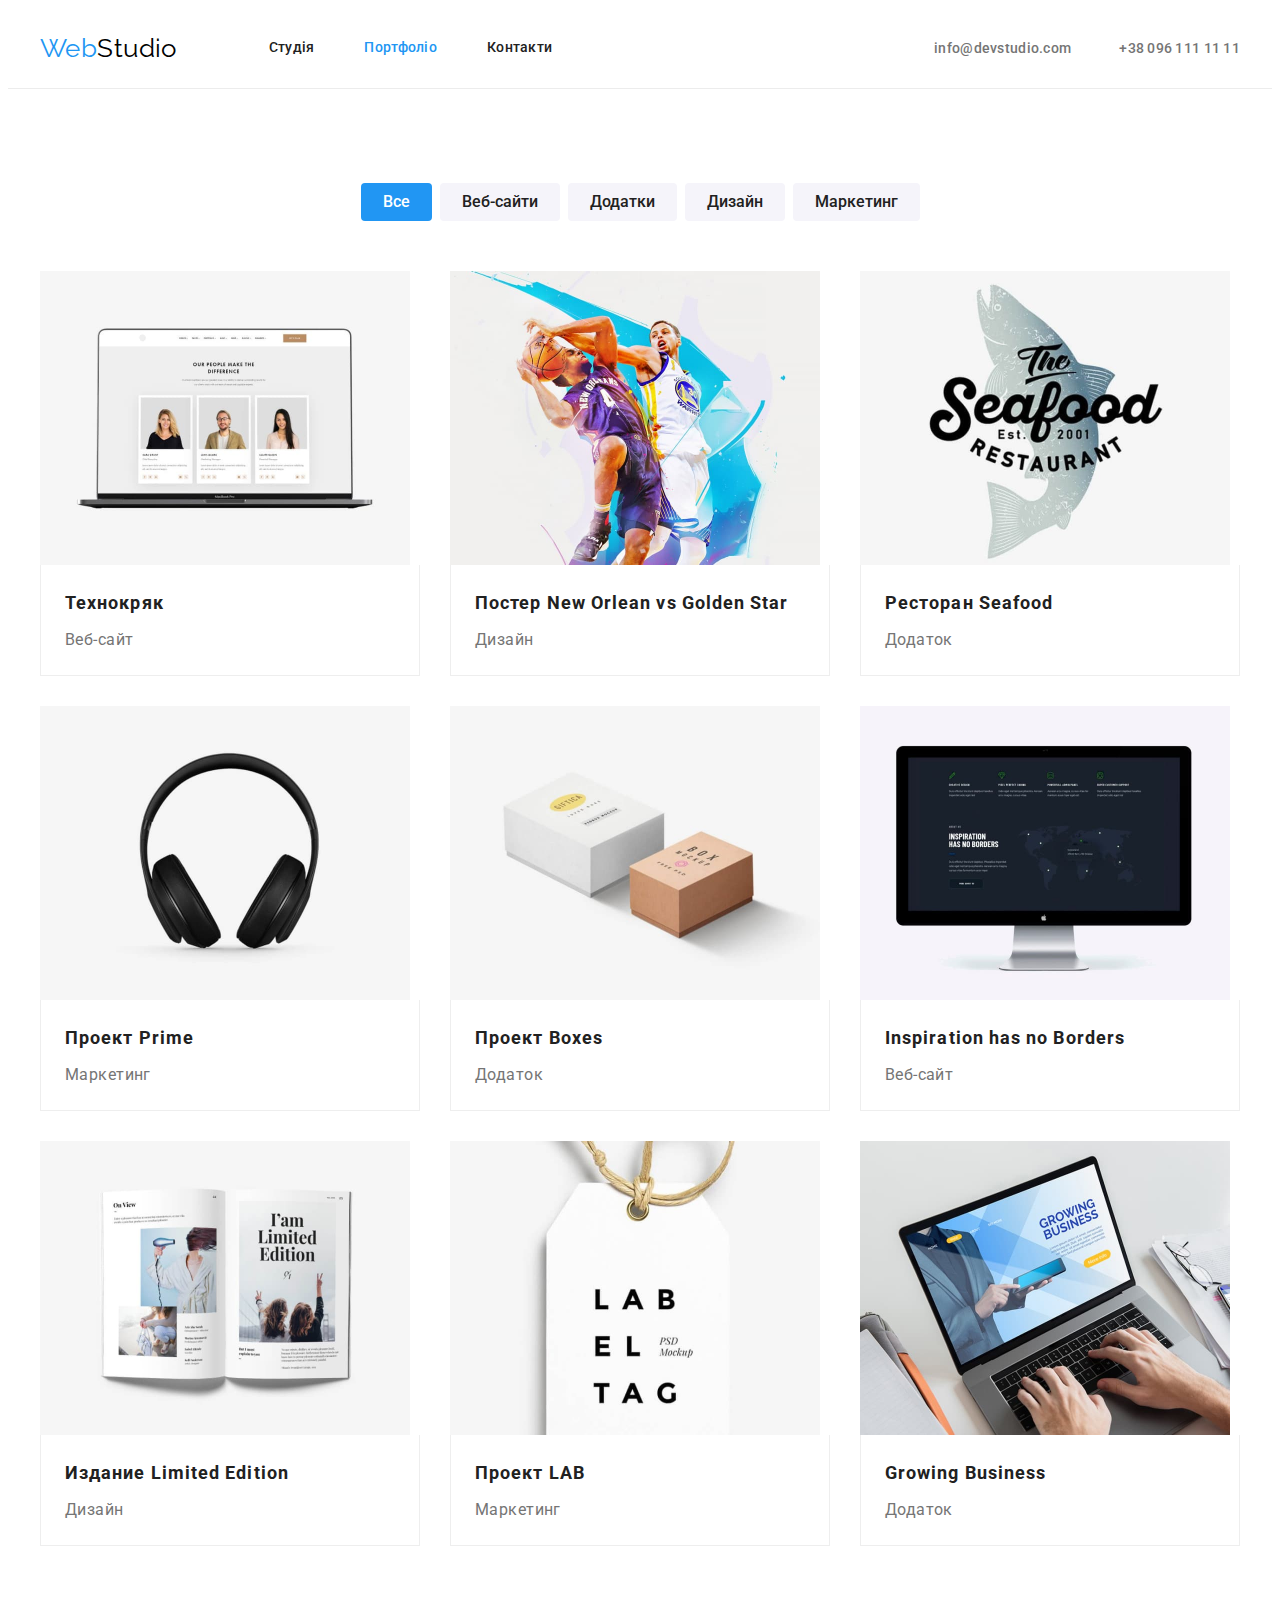
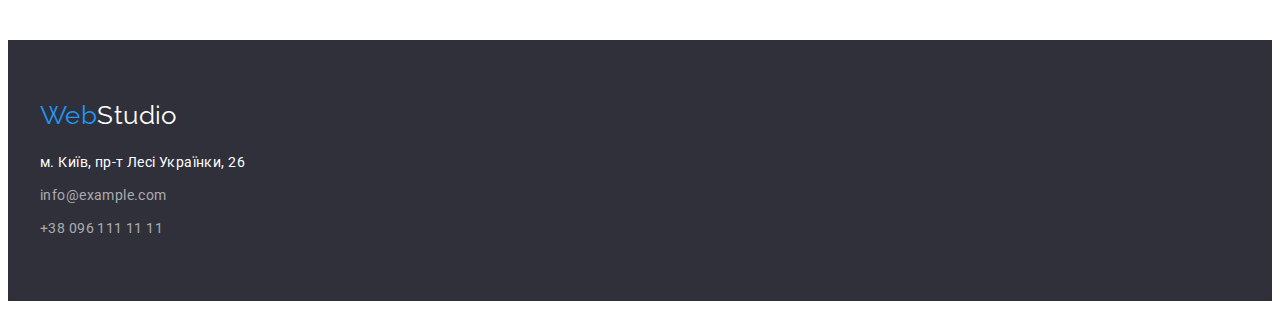
==== portfolio.html @ 012e6ba3 "Initial commit" ====
<!DOCTYPE html>
<html lang="uk">
  <head>
    <meta charset="UTF-8" />
    <meta http-equiv="X-UA-Compatible" content="IE=edge" />
    <meta name="viewport" content="width=device-width, initial-scale=1.0" />
    <link rel="preconnect" href="https://fonts.googleapis.com" />
    <link rel="preconnect" href="https://fonts.gstatic.com" crossorigin />
    <link
      href="https://fonts.googleapis.com/css2?family=Raleway:wght@700&family=Roboto:wght@400;500;700;900&display=swap"
      rel="stylesheet"
    />
    <link
      rel="stylesheet"
      href="https://cdnjs.cloudflare.com/ajax/libs/modern-normalize/1.1.0/modern-normalize.min.css"
      integrity="sha512-wpPYUAdjBVSE4KJnH1VR1HeZfpl1ub8YT/NKx4PuQ5NmX2tKuGu6U/JRp5y+Y8XG2tV+wKQpNHVUX03MfMFn9Q=="
      crossorigin="anonymous"
      referrerpolicy="no-referrer"
    />
    <link rel="stylesheet" href="./css/styles.css" />
    <title>WebStudio</title>
  </head>

  <!-- BODY -->
  <body>
    <!-- HEADER -->
    <header class="header">
      <div class="container main-header">
        <nav class="main-nav">
          <a href="./index.html" class="logo top"> Web<span class="studio-black">Studio</span> </a>

          <ul class="list site-nav">
            <li class="menu-item">
              <a href="./index.html" class="link menu">Студія</a>
            </li>
            <li class="menu-item">
              <a href="./portfolio.html" class="link menu current">Портфоліо</a>
            </li>
            <li class="menu-item">
              <a href="" class="link menu">Контакти</a>
            </li>
          </ul>
        </nav>

        <ul class="list cont-list">
          <li class="cont-item">
            <a href="mailto:info@devstudio.com" class="link contact">info@devstudio.com</a>
          </li>
          <li class="cont-item">
            <a href="tel:+380961111111" class="link contact">+38 096 111 11 11</a>
          </li>
        </ul>
      </div>
    </header>

    <!-- MAIN -->
    <main>
      <section class="section">
        <div class="container">
          <h1 class="title hiden-title">Портфоліо</h1>
          <ul class="list btn-list">
            <li class="btn-item">
              <button type="button" class="portfolio-btn btn active">Все</button>
            </li>
            <li class="btn-item">
              <button type="button" class="portfolio-btn btn">Веб-сайти</button>
            </li>
            <li class="btn-item">
              <button type="button" class="portfolio-btn btn">Додатки</button>
            </li>
            <li class="btn-item">
              <button type="button" class="portfolio-btn btn">Дизайн</button>
            </li>
            <li class="btn-item">
              <button type="button" class="portfolio-btn btn">Маркетинг</button>
            </li>
          </ul>
          <ul class="list portfolio-list">
            <li class="portfolio-item">
              <a href="" class="link">
                <img
                  src="./images/project1.jpg"
                  alt="Веб-сайт Технокряк"
                  width="370"
                  height="294"
                  class="img-portfolio"
                />
                <div class="portfolio-desc">
                  <h2 class="portfolio-title">Технокряк</h2>
                  <p class="portfolio-text">Веб-сайт</p>
                </div>
              </a>
            </li>
            <li class="portfolio-item">
              <a href="" class="link">
                <img
                  src="./images/project2.jpg"
                  alt="Дизайн Постера"
                  width="370"
                  height="294"
                  class="img-portfolio"
                />
                <div class="portfolio-desc">
                  <h2 class="portfolio-title">Постер New Orlean vs Golden Star</h2>
                  <p class="portfolio-text">Дизайн</p>
                </div>
              </a>
            </li>
            <li class="portfolio-item">
              <a href="" class="link">
                <img
                  src="./images/project3.jpg"
                  alt="Приложение Ресторана"
                  width="370"
                  height="294"
                  class="img-portfolio"
                />
                <div class="portfolio-desc">
                  <h2 class="portfolio-title">Ресторан Seafood</h2>
                  <p class="portfolio-text">Додаток</p>
                </div>
              </a>
            </li>
            <li class="portfolio-item">
              <a href="" class="link">
                <img
                  src="./images/project4.jpg"
                  alt="Маркетинг Проекта"
                  width="370"
                  height="294"
                  class="img-portfolio"
                />
                <div class="portfolio-desc">
                  <h2 class="portfolio-title">Проект Prime</h2>
                  <p class="portfolio-text">Маркетинг</p>
                </div>
              </a>
            </li>
            <li class="portfolio-item">
              <a href="" class="link">
                <img
                  src="./images/project5.jpg"
                  alt="Приложение для проекта Boxes"
                  width="370"
                  height="294"
                  class="img-portfolio"
                />
                <div class="portfolio-desc">
                  <h2 class="portfolio-title">Проект Boxes</h2>
                  <p class="portfolio-text">Додаток</p>
                </div>
              </a>
            </li>
            <li class="portfolio-item">
              <a href="" class="link">
                <img
                  src="./images/project6.jpg"
                  alt="Веб-сайт для Inspiration has no Borders"
                  width="370"
                  height="294"
                  class="img-portfolio"
                />
                <div class="portfolio-desc">
                  <h2 class="portfolio-title">Inspiration has no Borders</h2>
                  <p class="portfolio-text">Веб-сайт</p>
                </div>
              </a>
            </li>
            <li class="portfolio-item">
              <a href="" class="link">
                <img
                  src="./images/project7.jpg"
                  alt="Дизайн для Издания"
                  width="370"
                  height="294"
                  class="img-portfolio"
                />
                <div class="portfolio-desc">
                  <h2 class="portfolio-title">Издание Limited Edition</h2>
                  <p class="portfolio-text">Дизайн</p>
                </div>
              </a>
            </li>
            <li class="portfolio-item">
              <a href="" class="link">
                <img
                  src="./images/project8.jpg"
                  alt="Маркетинг для проекта LAB"
                  width="370"
                  height="294"
                />
                <div class="portfolio-desc">
                  <h2 class="portfolio-title">Проект LAB</h2>
                  <p class="portfolio-text">Маркетинг</p>
                </div>
              </a>
            </li>
            <li class="portfolio-item">
              <a href="" class="link">
                <img
                  src="./images/project9.jpg"
                  alt="Приложение для Growing Business"
                  width="370"
                  height="294"
                  class="img-portfolio"
                />
                <div class="portfolio-desc">
                  <h2 class="portfolio-title">Growing Business</h2>
                  <p class="portfolio-text">Додаток</p>
                </div>
              </a>
            </li>
          </ul>
        </div>
      </section>
    </main>

    <!-- FOOTER -->
    <footer class="footer">
      <div class="container">
        <a href="./index.html" class="logo bottom">Web<span class="studio-white">Studio</span></a>
        <address class="address">
          <ul class="list">
            <li class="contact-item">
              <a
                href="https://goo.gl/maps/RJxYpGqixrXidumn7"
                class="physical-adds"
                target="_blank"
                rel="noopener noreferrer"
              >
                м. Київ, пр-т Лесі Українки, 26
              </a>
            </li>
            <li class="contact-item">
              <a href="mailto:info@example.com" class="link contact-adds">info@example.com</a>
            </li>
            <li class="contact-item">
              <a href="tel:+380961111111" class="link contact-adds">+38 096 111 11 11</a>
            </li>
          </ul>
        </address>
      </div>
    </footer>
  </body>
</html>
---- css/styles.css ----
:root {
  --acсent-color: #2196f3;
  --primary-white-color: #ffffff;

  --dark-text-color: #212121;
  --black-text-color: #000000;
  --grey-text-color: #757575;
  --transparent-text-color: rgba(255, 255, 255, 0.6);

  --dark-background-color: #2f303a;
  --grey-background-color: #f5f4fa;

  --main-font: 'Roboto', sans-serif;
  --logo-font: 'Raleway', sans-serif;
}

/* RESET */
/* Стили для обнуления верхних отступов у элементов */
h1,
h2,
h3,
h4,
h5,
h6,
p {
  margin-top: 0;
  margin-bottom: 0;
}

/* Свойства для корректного отображения картинок */
img {
  display: block;
  max-width: 100%;
  height: auto;
}

/* FOR ALL SITE */

body {
  background-color: var(--primary-white-color);
  color: var(--grey-text-color);
  font-size: 14px;
  font-family: var(--main-font);
  letter-spacing: 0.03em;
}

.list {
  list-style: none;
  padding: 0;
  margin: 0;
}

.hiden-title {
  position: absolute;
  width: 1px;
  height: 1px;
  margin: -1px;
  border: 0;
  padding: 0;
  white-space: nowrap;
  clip-path: inset(100%);
  clip: rect(0 0 0 0);
  overflow: hidden;
}

.link {
  text-decoration: none;
  color: inherit;
}

.container {
  margin-left: auto;
  margin-right: auto;
  width: 1200px;
  padding-left: 15px;
  padding-right: 15px;
}

.section {
  padding-top: 94px;
  padding-bottom: 94px;
}

/* HEADER */

.header {
  border-bottom: 1px solid #ececec;
}

/* MAIN HEADER */
.main-header {
  display: flex;
  align-items: center;
}

.main-nav {
  display: flex;
  align-items: center;
  margin-right: auto;
}

/* logo */
.logo {
  text-decoration: none;
  font-family: var(--logo-font);
  color: var(--acсent-color);
  font-size: 26px;
  line-height: 1.19;
}

.logo.top {
  margin-right: 92px;
}

/* .logo.bottom {
  margin-bottom: 50px;
} */

.studio-black {
  color: var(--black-text-color);
}

.studio-white {
  color: var(--primary-white-color);
}

/* menu */
.menu {
  color: var(--dark-text-color);
  font-weight: 500;
  line-height: 1.14;
  letter-spacing: 0.02em;
  display: block;
  padding-top: 32px;
  padding-bottom: 32px;
}

.site-nav .link.current {
  color: var(--acсent-color);
}

.site-nav {
  display: flex;
}

.menu-item:not(:last-child) {
  margin-right: 50px;
}

.cont-list {
  display: flex;
}

.cont-item:not(:last-child) {
  margin-right: 48px;
}

.contact {
  font-weight: 500;
  line-height: 1.14;
  letter-spacing: 0.02em;
}

.link:hover,
.link:focus,
.link:active {
  color: var(--acсent-color);
}

/* STUDIO */

/* hero */
.hero {
  background-color: var(--dark-background-color);
  text-align: center;
  padding-top: 200px;
  padding-bottom: 200px;
}

.hero-title {
  color: var(--primary-white-color);
  font-weight: 900;
  font-size: 44px;
  text-transform: uppercase;
  line-height: 1.36;
  letter-spacing: 0.06em;
  text-align: center;
  margin-bottom: 30px;
  width: 693px;
  margin-left: auto;
  margin-right: auto;
}

.btn {
  cursor: pointer;
  font-family: inherit;
  border: none;
  border-radius: 4px;
}

.hero-btn {
  background-color: var(--acсent-color);
  color: var(--primary-white-color);
  font-weight: 700;
  font-size: 16px;
  line-height: 1.875;
  letter-spacing: 0.06em;
  padding: 10px 32px;
}

/* about-us */
.section.no-padding {
  padding-top: 94px;
  padding-bottom: 0;
}

.section-title {
  color: var(--dark-text-color);
  font-size: 36px;
  line-height: 1.17;
  text-align: center;
  margin-bottom: 50px;
}

.about-list {
  display: flex;
  justify-content: space-between;
}

.about-item {
  width: 270px;
}

.about-title {
  color: var(--dark-text-color);
  text-transform: uppercase;
  font-size: 14px;
  line-height: 1.14;
  padding-bottom: 10px;
}

.about-text {
  line-height: 1.71;
}

/* what we do */

.img-list {
  display: flex;
  justify-content: space-between;
}

/* our team */
.team {
  background-color: var(--grey-background-color);
}

.team-list {
  display: flex;
  justify-content: space-between;
}
.team-item {
  background-color: var(--primary-white-color);
}

.team-desc {
  padding-top: 30px;
  padding-bottom: 30px;
}

.team-title {
  color: var(--dark-text-color);
  font-weight: 500;
  font-size: 16px;
  line-height: 1.1875;
  margin-bottom: 10px;
  text-align: center;
}

.team-text {
  font-size: 16px;
  line-height: 1.1875;
  text-align: center;
}

/* PORTFOLIO */

.btn-list {
  display: flex;
  justify-content: center;
  margin-bottom: 50px;
}

.btn-item:not(:last-child) {
  margin-right: 8px;
}

.portfolio-btn {
  background-color: var(--grey-background-color);
  color: var(--dark-text-color);
  font-weight: 500;
  font-size: 16px;
  line-height: 1.625;
  padding: 6px 22px;
}

.btn-list .portfolio-btn.active {
  background-color: var(--acсent-color);
  color: var(--primary-white-color);
}

.portfolio-btn:hover,
.portfolio-btn:focus,
.portfolio-btn:active {
  background-color: var(--acсent-color);
  color: var(--primary-white-color);
}

.portfolio-list {
  display: flex;
  flex-wrap: wrap;
  gap: 30px;
}

.portfolio-item {
  flex-basis: calc((100% - 60px) / 3);
}

.portfolio-desc {
  padding: 20px 24px;
  border-right: 1px solid #eeeeee;
  border-bottom: 1px solid #eeeeee;
  border-left: 1px solid #eeeeee;
}

.portfolio-title {
  color: var(--dark-text-color);
  font-weight: 700;
  font-size: 18px;
  line-height: 2;
  letter-spacing: 0.06em;
  margin-bottom: 4px;
}

.portfolio-text {
  font-size: 16px;
  line-height: 1.875;
}

/* FOOTER */
.footer {
  background-color: var(--dark-background-color);
  padding-top: 60px;
  padding-bottom: 60px;
}

.address {
  font-style: normal;
  line-height: 1.71;
  margin-top: 20px;
}

.physical-adds {
  color: var(--primary-white-color);
  text-decoration: none;
}

.contact-adds {
  color: rgba(255, 255, 255, 0.6);
}

.contact-item:not(:last-child) {
  margin-bottom: 9px;
}
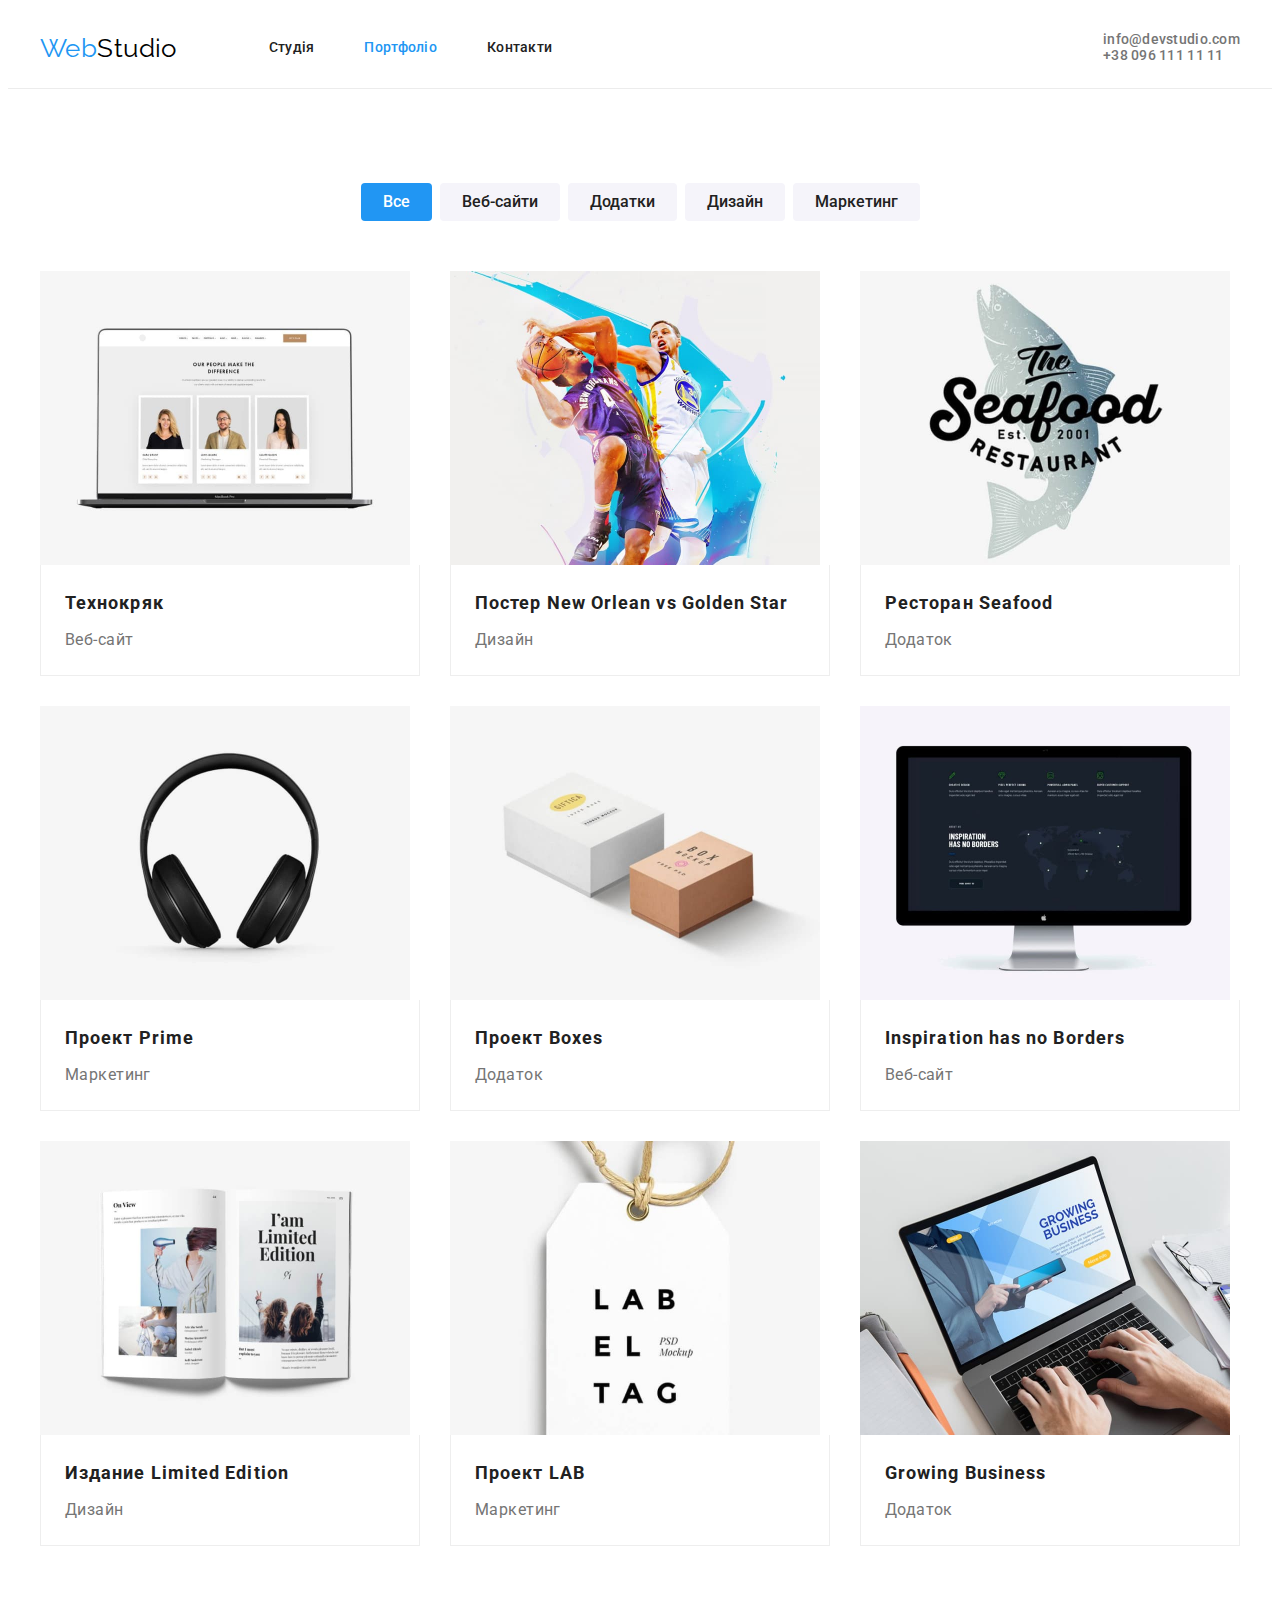
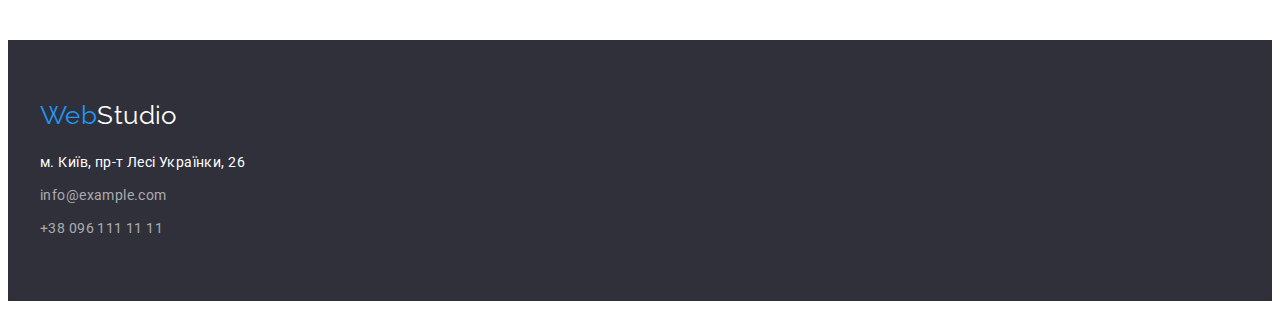
==== commit f2d1a7e8: "hw-04-V1.00" ====
--- a/portfolio.html
+++ b/portfolio.html
@@ -1,245 +1,243 @@
 <!DOCTYPE html>
 <html lang="uk">
-  <head>
-    <meta charset="UTF-8" />
-    <meta http-equiv="X-UA-Compatible" content="IE=edge" />
-    <meta name="viewport" content="width=device-width, initial-scale=1.0" />
-    <link rel="preconnect" href="https://fonts.googleapis.com" />
-    <link rel="preconnect" href="https://fonts.gstatic.com" crossorigin />
-    <link
-      href="https://fonts.googleapis.com/css2?family=Raleway:wght@700&family=Roboto:wght@400;500;700;900&display=swap"
-      rel="stylesheet"
-    />
-    <link
-      rel="stylesheet"
-      href="https://cdnjs.cloudflare.com/ajax/libs/modern-normalize/1.1.0/modern-normalize.min.css"
-      integrity="sha512-wpPYUAdjBVSE4KJnH1VR1HeZfpl1ub8YT/NKx4PuQ5NmX2tKuGu6U/JRp5y+Y8XG2tV+wKQpNHVUX03MfMFn9Q=="
-      crossorigin="anonymous"
-      referrerpolicy="no-referrer"
-    />
-    <link rel="stylesheet" href="./css/styles.css" />
-    <title>WebStudio</title>
-  </head>
-
-  <!-- BODY -->
-  <body>
-    <!-- HEADER -->
-    <header class="header">
-      <div class="container main-header">
-        <nav class="main-nav">
-          <a href="./index.html" class="logo top"> Web<span class="studio-black">Studio</span> </a>
-
-          <ul class="list site-nav">
-            <li class="menu-item">
-              <a href="./index.html" class="link menu">Студія</a>
-            </li>
-            <li class="menu-item">
-              <a href="./portfolio.html" class="link menu current">Портфоліо</a>
-            </li>
-            <li class="menu-item">
-              <a href="" class="link menu">Контакти</a>
-            </li>
-          </ul>
-        </nav>
-
-        <ul class="list cont-list">
-          <li class="cont-item">
-            <a href="mailto:info@devstudio.com" class="link contact">info@devstudio.com</a>
-          </li>
-          <li class="cont-item">
-            <a href="tel:+380961111111" class="link contact">+38 096 111 11 11</a>
-          </li>
+
+<head>
+  <meta charset="UTF-8" />
+  <meta http-equiv="X-UA-Compatible" content="IE=edge" />
+  <meta name="viewport" content="width=device-width, initial-scale=1.0" />
+  <link rel="preconnect" href="https://fonts.googleapis.com" />
+  <link rel="preconnect" href="https://fonts.gstatic.com" crossorigin />
+  <link href="https://fonts.googleapis.com/css2?family=Raleway:wght@700&family=Roboto:wght@400;500;700;900&display=swap"
+    rel="stylesheet" />
+  <link rel="stylesheet" href="https://cdnjs.cloudflare.com/ajax/libs/modern-normalize/1.1.0/modern-normalize.min.css"
+    integrity="sha512-wpPYUAdjBVSE4KJnH1VR1HeZfpl1ub8YT/NKx4PuQ5NmX2tKuGu6U/JRp5y+Y8XG2tV+wKQpNHVUX03MfMFn9Q=="
+    crossorigin="anonymous" referrerpolicy="no-referrer" />
+  <link rel="stylesheet" href="./css/styles.css" />
+  <title>WebStudio</title>
+</head>
+
+<!-- BODY -->
+
+<body>
+
+  <!-- HEADER -->
+  <header class="header">
+    <div class="container header-container">
+
+      <!-- NAVIGATION -->
+      <nav class="navigation">
+
+        <!-- LOGO -->
+        <a href="./index.html" class="logo top">
+          Web<span class="studio-black">Studio</span>
+        </a>
+
+        <!-- MENU -->
+        <ul class="list navigation-list">
+
+          <li>
+            <a href="./index.html" class="link menu">Студія</a>
+          </li>
+
+          <li>
+            <a href="./portfolio.html" class="link menu current">Портфоліо</a>
+          </li>
+
+          <li>
+            <a href="" class="link menu">Контакти</a>
+          </li>
+
+        </ul>
+      </nav>
+
+      <!-- SOCIAL LINCS -->
+      <ul class="list ontact-list">
+
+        <li class="cont-item">
+          <a href="mailto:info@devstudio.com" class="link contact">info@devstudio.com</a>
+        </li>
+
+        <li class="cont-item">
+          <a href="tel:+380961111111" class="link contact">+38 096 111 11 11</a>
+        </li>
+
+      </ul>
+    </div>
+  </header>
+
+  <!-- MAIN -->
+  <main>
+
+    <!-- PORTFOLIO -->
+    <section class="section">
+      <div class="container">
+
+        <h1 class="title hiden-title">Портфоліо</h1>
+
+        <!-- BUTTON LIST -->
+        <ul class="list btn-list">
+
+          <li class="btn-item">
+            <button type="button" class="portfolio-btn btn active">Все</button>
+          </li>
+
+          <li class="btn-item">
+            <button type="button" class="portfolio-btn btn">Веб-сайти</button>
+          </li>
+
+          <li class="btn-item">
+            <button type="button" class="portfolio-btn btn">Додатки</button>
+          </li>
+
+          <li class="btn-item">
+            <button type="button" class="portfolio-btn btn">Дизайн</button>
+          </li>
+
+          <li class="btn-item">
+            <button type="button" class="portfolio-btn btn">Маркетинг</button>
+          </li>
+
+        </ul>
+
+        <!-- PROJECTS -->
+        <ul class="list portfolio-list">
+
+          <li class="portfolio-item">
+            <a href="" class="link">
+
+              <img src="./images/project1.jpg" alt="Веб-сайт Технокряк" width="370" height="294"
+                class="img-portfolio" />
+
+              <div class="portfolio-desc">
+                <h2 class="portfolio-title">Технокряк</h2>
+                <p class="portfolio-text">Веб-сайт</p>
+              </div>
+            </a>
+          </li>
+
+          <li class="portfolio-item">
+            <a href="" class="link">
+
+              <img src="./images/project2.jpg" alt="Дизайн Постера" width="370" height="294" class="img-portfolio" />
+
+              <div class="portfolio-desc">
+                <h2 class="portfolio-title">Постер New Orlean vs Golden Star</h2>
+                <p class="portfolio-text">Дизайн</p>
+              </div>
+
+            </a>
+          </li>
+
+          <li class="portfolio-item">
+            <a href="" class="link">
+              <img src="./images/project3.jpg" alt="Приложение Ресторана" width="370" height="294"
+                class="img-portfolio" />
+              <div class="portfolio-desc">
+                <h2 class="portfolio-title">Ресторан Seafood</h2>
+                <p class="portfolio-text">Додаток</p>
+              </div>
+            </a>
+          </li>
+
+          <li class="portfolio-item">
+            <a href="" class="link">
+              <img src="./images/project4.jpg" alt="Маркетинг Проекта" width="370" height="294" class="img-portfolio" />
+              <div class="portfolio-desc">
+                <h2 class="portfolio-title">Проект Prime</h2>
+                <p class="portfolio-text">Маркетинг</p>
+              </div>
+            </a>
+          </li>
+
+          <li class="portfolio-item">
+            <a href="" class="link">
+              <img src="./images/project5.jpg" alt="Приложение для проекта Boxes" width="370" height="294"
+                class="img-portfolio" />
+              <div class="portfolio-desc">
+                <h2 class="portfolio-title">Проект Boxes</h2>
+                <p class="portfolio-text">Додаток</p>
+              </div>
+            </a>
+          </li>
+
+          <li class="portfolio-item">
+            <a href="" class="link">
+              <img src="./images/project6.jpg" alt="Веб-сайт для Inspiration has no Borders" width="370" height="294"
+                class="img-portfolio" />
+              <div class="portfolio-desc">
+                <h2 class="portfolio-title">Inspiration has no Borders</h2>
+                <p class="portfolio-text">Веб-сайт</p>
+              </div>
+            </a>
+          </li>
+
+          <li class="portfolio-item">
+            <a href="" class="link">
+              <img src="./images/project7.jpg" alt="Дизайн для Издания" width="370" height="294"
+                class="img-portfolio" />
+              <div class="portfolio-desc">
+                <h2 class="portfolio-title">Издание Limited Edition</h2>
+                <p class="portfolio-text">Дизайн</p>
+              </div>
+            </a>
+          </li>
+          <li class="portfolio-item">
+            <a href="" class="link">
+              <img src="./images/project8.jpg" alt="Маркетинг для проекта LAB" width="370" height="294" />
+              <div class="portfolio-desc">
+                <h2 class="portfolio-title">Проект LAB</h2>
+                <p class="portfolio-text">Маркетинг</p>
+              </div>
+            </a>
+          </li>
+
+          <li class="portfolio-item">
+            <a href="" class="link">
+              <img src="./images/project9.jpg" alt="Приложение для Growing Business" width="370" height="294"
+                class="img-portfolio" />
+              <div class="portfolio-desc">
+                <h2 class="portfolio-title">Growing Business</h2>
+                <p class="portfolio-text">Додаток</p>
+              </div>
+            </a>
+          </li>
+
         </ul>
       </div>
-    </header>
-
-    <!-- MAIN -->
-    <main>
-      <section class="section">
-        <div class="container">
-          <h1 class="title hiden-title">Портфоліо</h1>
-          <ul class="list btn-list">
-            <li class="btn-item">
-              <button type="button" class="portfolio-btn btn active">Все</button>
-            </li>
-            <li class="btn-item">
-              <button type="button" class="portfolio-btn btn">Веб-сайти</button>
-            </li>
-            <li class="btn-item">
-              <button type="button" class="portfolio-btn btn">Додатки</button>
-            </li>
-            <li class="btn-item">
-              <button type="button" class="portfolio-btn btn">Дизайн</button>
-            </li>
-            <li class="btn-item">
-              <button type="button" class="portfolio-btn btn">Маркетинг</button>
-            </li>
-          </ul>
-          <ul class="list portfolio-list">
-            <li class="portfolio-item">
-              <a href="" class="link">
-                <img
-                  src="./images/project1.jpg"
-                  alt="Веб-сайт Технокряк"
-                  width="370"
-                  height="294"
-                  class="img-portfolio"
-                />
-                <div class="portfolio-desc">
-                  <h2 class="portfolio-title">Технокряк</h2>
-                  <p class="portfolio-text">Веб-сайт</p>
-                </div>
-              </a>
-            </li>
-            <li class="portfolio-item">
-              <a href="" class="link">
-                <img
-                  src="./images/project2.jpg"
-                  alt="Дизайн Постера"
-                  width="370"
-                  height="294"
-                  class="img-portfolio"
-                />
-                <div class="portfolio-desc">
-                  <h2 class="portfolio-title">Постер New Orlean vs Golden Star</h2>
-                  <p class="portfolio-text">Дизайн</p>
-                </div>
-              </a>
-            </li>
-            <li class="portfolio-item">
-              <a href="" class="link">
-                <img
-                  src="./images/project3.jpg"
-                  alt="Приложение Ресторана"
-                  width="370"
-                  height="294"
-                  class="img-portfolio"
-                />
-                <div class="portfolio-desc">
-                  <h2 class="portfolio-title">Ресторан Seafood</h2>
-                  <p class="portfolio-text">Додаток</p>
-                </div>
-              </a>
-            </li>
-            <li class="portfolio-item">
-              <a href="" class="link">
-                <img
-                  src="./images/project4.jpg"
-                  alt="Маркетинг Проекта"
-                  width="370"
-                  height="294"
-                  class="img-portfolio"
-                />
-                <div class="portfolio-desc">
-                  <h2 class="portfolio-title">Проект Prime</h2>
-                  <p class="portfolio-text">Маркетинг</p>
-                </div>
-              </a>
-            </li>
-            <li class="portfolio-item">
-              <a href="" class="link">
-                <img
-                  src="./images/project5.jpg"
-                  alt="Приложение для проекта Boxes"
-                  width="370"
-                  height="294"
-                  class="img-portfolio"
-                />
-                <div class="portfolio-desc">
-                  <h2 class="portfolio-title">Проект Boxes</h2>
-                  <p class="portfolio-text">Додаток</p>
-                </div>
-              </a>
-            </li>
-            <li class="portfolio-item">
-              <a href="" class="link">
-                <img
-                  src="./images/project6.jpg"
-                  alt="Веб-сайт для Inspiration has no Borders"
-                  width="370"
-                  height="294"
-                  class="img-portfolio"
-                />
-                <div class="portfolio-desc">
-                  <h2 class="portfolio-title">Inspiration has no Borders</h2>
-                  <p class="portfolio-text">Веб-сайт</p>
-                </div>
-              </a>
-            </li>
-            <li class="portfolio-item">
-              <a href="" class="link">
-                <img
-                  src="./images/project7.jpg"
-                  alt="Дизайн для Издания"
-                  width="370"
-                  height="294"
-                  class="img-portfolio"
-                />
-                <div class="portfolio-desc">
-                  <h2 class="portfolio-title">Издание Limited Edition</h2>
-                  <p class="portfolio-text">Дизайн</p>
-                </div>
-              </a>
-            </li>
-            <li class="portfolio-item">
-              <a href="" class="link">
-                <img
-                  src="./images/project8.jpg"
-                  alt="Маркетинг для проекта LAB"
-                  width="370"
-                  height="294"
-                />
-                <div class="portfolio-desc">
-                  <h2 class="portfolio-title">Проект LAB</h2>
-                  <p class="portfolio-text">Маркетинг</p>
-                </div>
-              </a>
-            </li>
-            <li class="portfolio-item">
-              <a href="" class="link">
-                <img
-                  src="./images/project9.jpg"
-                  alt="Приложение для Growing Business"
-                  width="370"
-                  height="294"
-                  class="img-portfolio"
-                />
-                <div class="portfolio-desc">
-                  <h2 class="portfolio-title">Growing Business</h2>
-                  <p class="portfolio-text">Додаток</p>
-                </div>
-              </a>
-            </li>
-          </ul>
-        </div>
-      </section>
-    </main>
-
-    <!-- FOOTER -->
-    <footer class="footer">
-      <div class="container">
-        <a href="./index.html" class="logo bottom">Web<span class="studio-white">Studio</span></a>
-        <address class="address">
-          <ul class="list">
-            <li class="contact-item">
-              <a
-                href="https://goo.gl/maps/RJxYpGqixrXidumn7"
-                class="physical-adds"
-                target="_blank"
-                rel="noopener noreferrer"
-              >
-                м. Київ, пр-т Лесі Українки, 26
-              </a>
-            </li>
-            <li class="contact-item">
-              <a href="mailto:info@example.com" class="link contact-adds">info@example.com</a>
-            </li>
-            <li class="contact-item">
-              <a href="tel:+380961111111" class="link contact-adds">+38 096 111 11 11</a>
-            </li>
-          </ul>
-        </address>
-      </div>
-    </footer>
-  </body>
-</html>
+    </section>
+  </main>
+
+  <!-- FOOTER -->
+  <footer class="footer">
+    <div class="container">
+
+      <a href="./index.html" class="logo bottom">
+        Web<span class="studio-white">Studio</span>
+      </a>
+
+      <address class="address">
+
+        <ul class="list address-list">
+
+          <li class="address-item">
+            <a href="https://goo.gl/maps/RJxYpGqixrXidumn7" class="physical-adds" target="_blank"
+              rel="noopener noreferrer">
+              м. Київ, пр-т Лесі Українки, 26
+            </a>
+          </li>
+
+          <li class="address-item">
+            <a href="mailto:info@example.com" class="link contact-adds">info@example.com</a>
+          </li>
+
+          <li class="address-item">
+            <a href="tel:+380961111111" class="link contact-adds">+38 096 111 11 11</a>
+          </li>
+
+        </ul>
+      </address>
+    </div>
+  </footer>
+</body>
+
+</html>--- a/css/styles.css
+++ b/css/styles.css
@@ -5,6 +5,7 @@
   --dark-text-color: #212121;
   --black-text-color: #000000;
   --grey-text-color: #757575;
+  --logo-color: #afb1b8;
   --transparent-text-color: rgba(255, 255, 255, 0.6);
 
   --dark-background-color: #2f303a;
@@ -68,6 +69,27 @@
   color: inherit;
 }
 
+.link:hover,
+.link:focus,
+.link:active {
+  color: var(--acсent-color);
+}
+
+.btn {
+  cursor: pointer;
+  font-family: inherit;
+  border: none;
+  border-radius: 4px;
+}
+
+.section-title {
+  color: var(--dark-text-color);
+  font-size: 36px;
+  line-height: 1.17;
+  text-align: center;
+  margin-bottom: 50px;
+}
+
 .container {
   margin-left: auto;
   margin-right: auto;
@@ -87,13 +109,12 @@
   border-bottom: 1px solid #ececec;
 }
 
-/* MAIN HEADER */
-.main-header {
-  display: flex;
-  align-items: center;
-}
-
-.main-nav {
+.header-container {
+  display: flex;
+  align-items: center;
+}
+
+.navigation {
   display: flex;
   align-items: center;
   margin-right: auto;
@@ -112,10 +133,6 @@
   margin-right: 92px;
 }
 
-/* .logo.bottom {
-  margin-bottom: 50px;
-} */
-
 .studio-black {
   color: var(--black-text-color);
 }
@@ -135,46 +152,49 @@
   padding-bottom: 32px;
 }
 
-.site-nav .link.current {
+.navigation-list {
+  display: flex;
+  column-gap: 50px;
+}
+
+.navigation-list .link.current {
   color: var(--acсent-color);
 }
 
-.site-nav {
-  display: flex;
-}
-
-.menu-item:not(:last-child) {
-  margin-right: 50px;
-}
-
-.cont-list {
-  display: flex;
-}
-
-.cont-item:not(:last-child) {
-  margin-right: 48px;
+.contact-list {
+  display: flex;
+  column-gap: 48px;
+}
+
+.icon-contact {
+  fill: currentColor;
+  margin-right: 10px;
 }
 
 .contact {
   font-weight: 500;
   line-height: 1.14;
   letter-spacing: 0.02em;
-}
-
-.link:hover,
-.link:focus,
-.link:active {
-  color: var(--acсent-color);
-}
-
-/* STUDIO */
-
-/* hero */
+  display: flex;
+  align-items: center;
+}
+
+/* STUDIO PAGE */
+/* Hero Section */
 .hero {
-  background-color: var(--dark-background-color);
   text-align: center;
+  height: 600px;
+  max-width: 1600px;
+  margin-left: auto;
+  margin-right: auto;
   padding-top: 200px;
   padding-bottom: 200px;
+
+  background-color: var(--dark-background-color);
+  background-image: linear-gradient(to right, rgba(47, 48, 58, 0.4), rgba(47, 48, 58, 0.4)),
+    url('../images/hero.jpg');
+  background-size: cover;
+  background-position: center;
 }
 
 .hero-title {
@@ -191,13 +211,6 @@
   margin-right: auto;
 }
 
-.btn {
-  cursor: pointer;
-  font-family: inherit;
-  border: none;
-  border-radius: 4px;
-}
-
 .hero-btn {
   background-color: var(--acсent-color);
   color: var(--primary-white-color);
@@ -208,20 +221,12 @@
   padding: 10px 32px;
 }
 
-/* about-us */
+/* About Us Section */
 .section.no-padding {
   padding-top: 94px;
   padding-bottom: 0;
 }
 
-.section-title {
-  color: var(--dark-text-color);
-  font-size: 36px;
-  line-height: 1.17;
-  text-align: center;
-  margin-bottom: 50px;
-}
-
 .about-list {
   display: flex;
   justify-content: space-between;
@@ -229,6 +234,13 @@
 
 .about-item {
   width: 270px;
+}
+
+.about-icon {
+  background-color: var(--grey-background-color);
+  margin-bottom: 30px;
+  border-radius: 4px;
+  padding: 25px 100px;
 }
 
 .about-title {
@@ -261,11 +273,46 @@
 }
 .team-item {
   background-color: var(--primary-white-color);
+  box-shadow: 0px 1px 3px rgba(0, 0, 0, 0.12), 0px 1px 1px rgba(0, 0, 0, 0.14),
+    0px 2px 1px rgba(0, 0, 0, 0.2);
+  border-radius: 0px 0px 4px 4px;
 }
 
 .team-desc {
   padding-top: 30px;
   padding-bottom: 30px;
+  text-align: center;
+}
+
+.social-icons {
+  display: flex;
+  align-items: center;
+  justify-content: center;
+  gap: 10px;
+}
+
+.social-link {
+  display: flex;
+  padding: 12px;
+  border-radius: 50%;
+  align-items: center;
+  justify-content: center;
+  fill: var(--logo-color);
+}
+
+.social-link.join {
+  display: flex;
+  padding: 12px;
+  border-radius: 50%;
+  align-items: center;
+  justify-content: center;
+  fill: var(--primary-white-color);
+  background-color: rgba(255, 255, 255, 0.1);
+}
+
+.social-link:hover {
+  background-color: var(--acсent-color);
+  fill: var(--primary-white-color);
 }
 
 .team-title {
@@ -274,14 +321,15 @@
   font-size: 16px;
   line-height: 1.1875;
   margin-bottom: 10px;
-  text-align: center;
 }
 
 .team-text {
   font-size: 16px;
   line-height: 1.1875;
-  text-align: center;
-}
+  margin-bottom: 16px;
+}
+
+/* Cients */
 
 /* PORTFOLIO */
 
@@ -289,10 +337,7 @@
   display: flex;
   justify-content: center;
   margin-bottom: 50px;
-}
-
-.btn-item:not(:last-child) {
-  margin-right: 8px;
+  column-gap: 8px;
 }
 
 .portfolio-btn {
@@ -354,6 +399,11 @@
   padding-bottom: 60px;
 }
 
+.footer-section {
+  display: flex;
+  align-items: baseline;
+  gap: 70px;
+}
 .address {
   font-style: normal;
   line-height: 1.71;
@@ -369,6 +419,14 @@
   color: rgba(255, 255, 255, 0.6);
 }
 
-.contact-item:not(:last-child) {
+.address-item:not(:last-child) {
   margin-bottom: 9px;
 }
+
+.join-text {
+  font-weight: 700;
+  color: var(--primary-white-color);
+  line-height: 1.14;
+  text-transform: uppercase;
+  margin-bottom: 20px;
+}
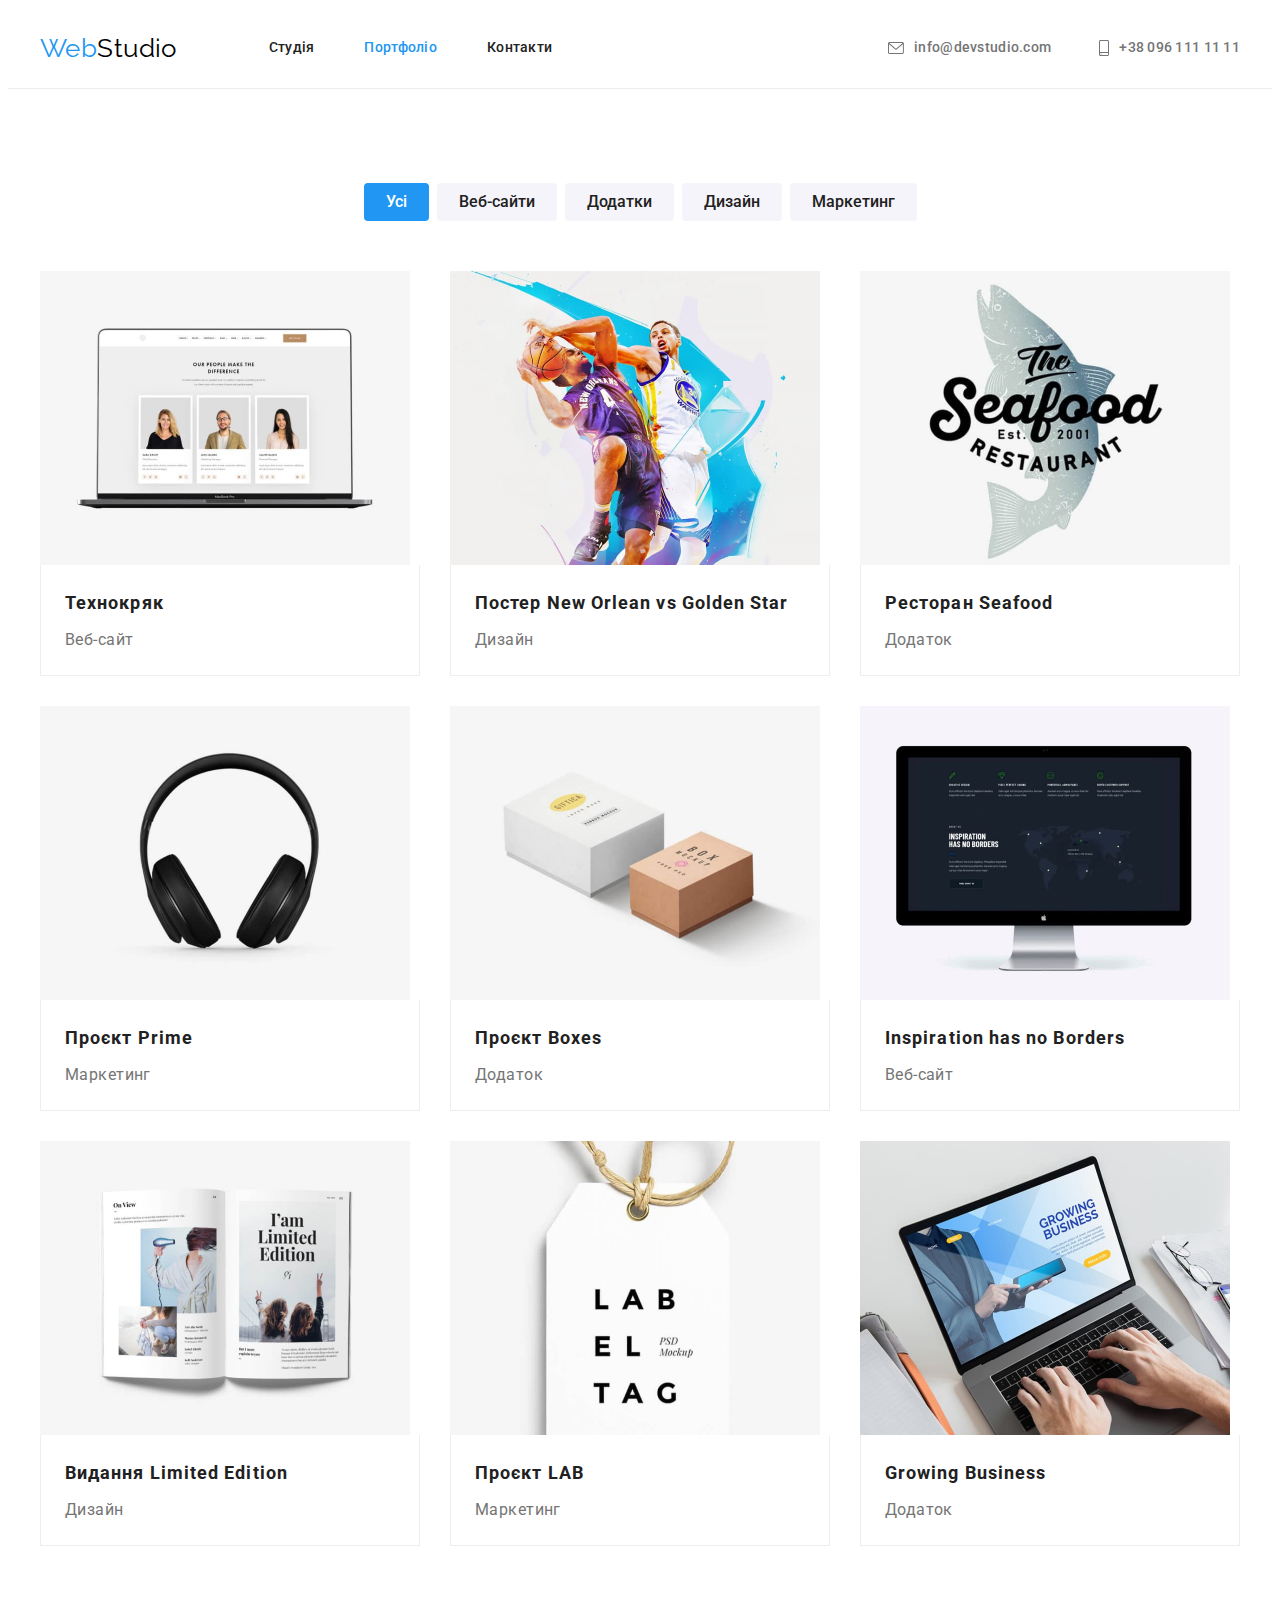
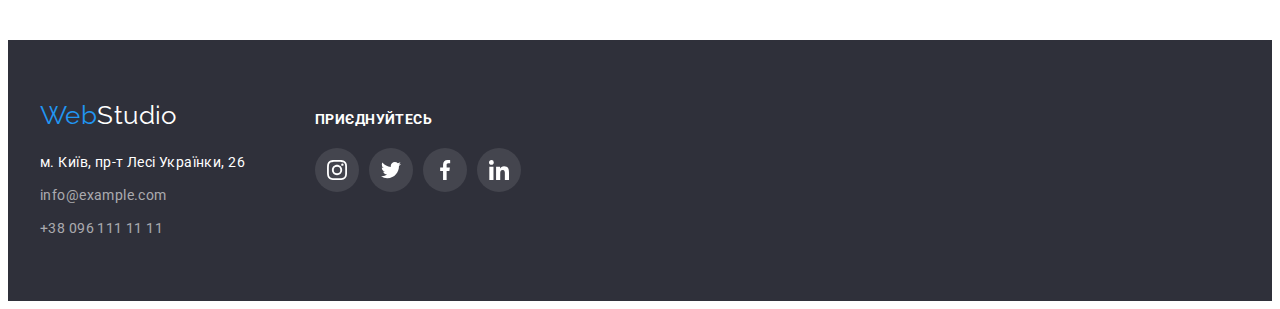
==== commit cfa67311: "hw-04-V1.00" ====
--- a/portfolio.html
+++ b/portfolio.html
@@ -51,17 +51,26 @@
       </nav>
 
       <!-- SOCIAL LINCS -->
-      <ul class="list ontact-list">
-
-        <li class="cont-item">
-          <a href="mailto:info@devstudio.com" class="link contact">info@devstudio.com</a>
+      <ul class="list contact-list">
+
+        <li>
+          <a href=" mailto:info@devstudio.com" class="link contact">
+            <svg width="16" height="12" class="icon-contact">
+              <use href="./images/icons.svg#icon-mail"></use>
+            </svg>
+            info@devstudio.com</a>
         </li>
 
-        <li class="cont-item">
-          <a href="tel:+380961111111" class="link contact">+38 096 111 11 11</a>
+        <li>
+          <a href="tel:+380961111111" class="link contact">
+            <svg width="10" height="16" class="icon-contact">
+              <use href="./images/icons.svg#icon-phone"></use>
+            </svg>
+            +38 096 111 11 11</a>
         </li>
 
       </ul>
+
     </div>
   </header>
 
@@ -78,7 +87,7 @@
         <ul class="list btn-list">
 
           <li class="btn-item">
-            <button type="button" class="portfolio-btn btn active">Все</button>
+            <button type="button" class="portfolio-btn btn active">Усі</button>
           </li>
 
           <li class="btn-item">
@@ -103,7 +112,7 @@
         <ul class="list portfolio-list">
 
           <li class="portfolio-item">
-            <a href="" class="link">
+            <a href="" class="link portfolio-link">
 
               <img src="./images/project1.jpg" alt="Веб-сайт Технокряк" width="370" height="294"
                 class="img-portfolio" />
@@ -116,7 +125,7 @@
           </li>
 
           <li class="portfolio-item">
-            <a href="" class="link">
+            <a href="" class="link portfolio-link">
 
               <img src="./images/project2.jpg" alt="Дизайн Постера" width="370" height="294" class="img-portfolio" />
 
@@ -129,7 +138,7 @@
           </li>
 
           <li class="portfolio-item">
-            <a href="" class="link">
+            <a href="" class="link portfolio-link">
               <img src="./images/project3.jpg" alt="Приложение Ресторана" width="370" height="294"
                 class="img-portfolio" />
               <div class="portfolio-desc">
@@ -140,28 +149,28 @@
           </li>
 
           <li class="portfolio-item">
-            <a href="" class="link">
+            <a href="" class="link portfolio-link">
               <img src="./images/project4.jpg" alt="Маркетинг Проекта" width="370" height="294" class="img-portfolio" />
               <div class="portfolio-desc">
-                <h2 class="portfolio-title">Проект Prime</h2>
+                <h2 class="portfolio-title">Проєкт Prime</h2>
                 <p class="portfolio-text">Маркетинг</p>
               </div>
             </a>
           </li>
 
           <li class="portfolio-item">
-            <a href="" class="link">
+            <a href="" class="link portfolio-link">
               <img src="./images/project5.jpg" alt="Приложение для проекта Boxes" width="370" height="294"
                 class="img-portfolio" />
               <div class="portfolio-desc">
-                <h2 class="portfolio-title">Проект Boxes</h2>
+                <h2 class="portfolio-title">Проєкт Boxes</h2>
                 <p class="portfolio-text">Додаток</p>
               </div>
             </a>
           </li>
 
           <li class="portfolio-item">
-            <a href="" class="link">
+            <a href="" class="link portfolio-link">
               <img src="./images/project6.jpg" alt="Веб-сайт для Inspiration has no Borders" width="370" height="294"
                 class="img-portfolio" />
               <div class="portfolio-desc">
@@ -172,27 +181,27 @@
           </li>
 
           <li class="portfolio-item">
-            <a href="" class="link">
+            <a href="" class="link portfolio-link">
               <img src="./images/project7.jpg" alt="Дизайн для Издания" width="370" height="294"
                 class="img-portfolio" />
               <div class="portfolio-desc">
-                <h2 class="portfolio-title">Издание Limited Edition</h2>
+                <h2 class="portfolio-title">Видання Limited Edition</h2>
                 <p class="portfolio-text">Дизайн</p>
               </div>
             </a>
           </li>
           <li class="portfolio-item">
-            <a href="" class="link">
+            <a href="" class="link portfolio-link">
               <img src="./images/project8.jpg" alt="Маркетинг для проекта LAB" width="370" height="294" />
               <div class="portfolio-desc">
-                <h2 class="portfolio-title">Проект LAB</h2>
+                <h2 class="portfolio-title">Проєкт LAB</h2>
                 <p class="portfolio-text">Маркетинг</p>
               </div>
             </a>
           </li>
 
           <li class="portfolio-item">
-            <a href="" class="link">
+            <a href="" class="link portfolio-link">
               <img src="./images/project9.jpg" alt="Приложение для Growing Business" width="370" height="294"
                 class="img-portfolio" />
               <div class="portfolio-desc">
@@ -209,33 +218,73 @@
 
   <!-- FOOTER -->
   <footer class="footer">
-    <div class="container">
-
-      <a href="./index.html" class="logo bottom">
-        Web<span class="studio-white">Studio</span>
-      </a>
-
-      <address class="address">
-
-        <ul class="list address-list">
-
-          <li class="address-item">
-            <a href="https://goo.gl/maps/RJxYpGqixrXidumn7" class="physical-adds" target="_blank"
-              rel="noopener noreferrer">
-              м. Київ, пр-т Лесі Українки, 26
-            </a>
-          </li>
-
-          <li class="address-item">
-            <a href="mailto:info@example.com" class="link contact-adds">info@example.com</a>
-          </li>
-
-          <li class="address-item">
-            <a href="tel:+380961111111" class="link contact-adds">+38 096 111 11 11</a>
-          </li>
-
-        </ul>
-      </address>
+    <div class="container footer-section">
+      <div class="footer-address">
+        <a href="./index.html" class="logo bottom">
+          Web<span class="studio-white">Studio</span>
+        </a>
+
+        <address class="address">
+
+          <ul class="list address-list">
+
+            <li class="address-item">
+              <a href="https://goo.gl/maps/RJxYpGqixrXidumn7" class="physical-adds" target="_blank"
+                rel="noopener noreferrer">
+                м. Київ, пр-т Лесі Українки, 26
+              </a>
+            </li>
+
+            <li class="address-item">
+              <a href="mailto:info@example.com" class="link contact-adds">info@example.com</a>
+            </li>
+
+            <li class="address-item">
+              <a href="tel:+380961111111" class="link contact-adds">+38 096 111 11 11</a>
+            </li>
+
+          </ul>
+
+        </address>
+      </div>
+
+      <div class="footer-join">
+        <p class="join-text">Приєднуйтесь</p>
+        <ul class="list social-icons">
+          <li>
+            <a href="https://instagram.com" target="_blank" rel="nofollow noopener noreferrer" aria-label="Instagram"
+              class="social-link link join">
+              <svg width="20" height="20">
+                <use href="./images/icons.svg#icon-instagram"></use>
+              </svg>
+            </a>
+          </li>
+          <li>
+            <a href="https://twitter.com" target="_blank" rel="nofollow noopener noreferrer" aria-label="Twitter"
+              class="social-link link join">
+              <svg width="20" height="20">
+                <use href="./images/icons.svg#icon-twitter"></use>
+              </svg>
+            </a>
+          </li>
+          <li>
+            <a href="https://facebook.com" target="_blank" rel="nofollow noopener noreferrer" aria-label="Facebook"
+              class="social-link link join">
+              <svg width="20" height="20">
+                <use href="./images/icons.svg#icon-facebook"></use>
+              </svg>
+            </a>
+          </li>
+          <li>
+            <a href="https://linkedin.com" target="_blank" rel="nofollow noopener noreferrer" aria-label="LinkedIn"
+              class="social-link link join">
+              <svg width="20" height="20">
+                <use href="./images/icons.svg#icon-linkedin"></use>
+              </svg>
+            </a>
+          </li>
+        </ul>
+      </div>
     </div>
   </footer>
 </body>
--- a/css/styles.css
+++ b/css/styles.css
@@ -221,6 +221,10 @@
   padding: 10px 32px;
 }
 
+.hero-btn:hover {
+  background-color: #188ce8;
+}
+
 /* About Us Section */
 .section.no-padding {
   padding-top: 94px;
@@ -310,7 +314,9 @@
   background-color: rgba(255, 255, 255, 0.1);
 }
 
-.social-link:hover {
+.social-link:hover,
+.social-link:focus,
+.social-link:active {
   background-color: var(--acсent-color);
   fill: var(--primary-white-color);
 }
@@ -330,6 +336,25 @@
 }
 
 /* Cients */
+.clients-list {
+  display: flex;
+  gap: 30px;
+}
+
+.client-link {
+  display: flex;
+  padding: 16px 32px;
+  border: 1px solid var(--logo-color);
+  border-radius: 4px;
+  align-items: center;
+  justify-content: center;
+  fill: var(--logo-color);
+}
+
+.client-link:hover {
+  fill: var(--acсent-color);
+  border: 1px solid var(--acсent-color);
+}
 
 /* PORTFOLIO */
 
@@ -369,6 +394,19 @@
 
 .portfolio-item {
   flex-basis: calc((100% - 60px) / 3);
+}
+
+.portfolio-link {
+  display: block;
+}
+
+.portfolio-link:hover,
+.portfolio-link:focus,
+.portfolio-link:active {
+  border: 1px solid #eeeeee;
+  box-shadow: 0px 1px 1px rgba(0, 0, 0, 0.12), 0px 4px 4px rgba(0, 0, 0, 0.06),
+    1px 4px 6px rgba(0, 0, 0, 0.16);
+  color: var(--grey-text-color);
 }
 
 .portfolio-desc {
